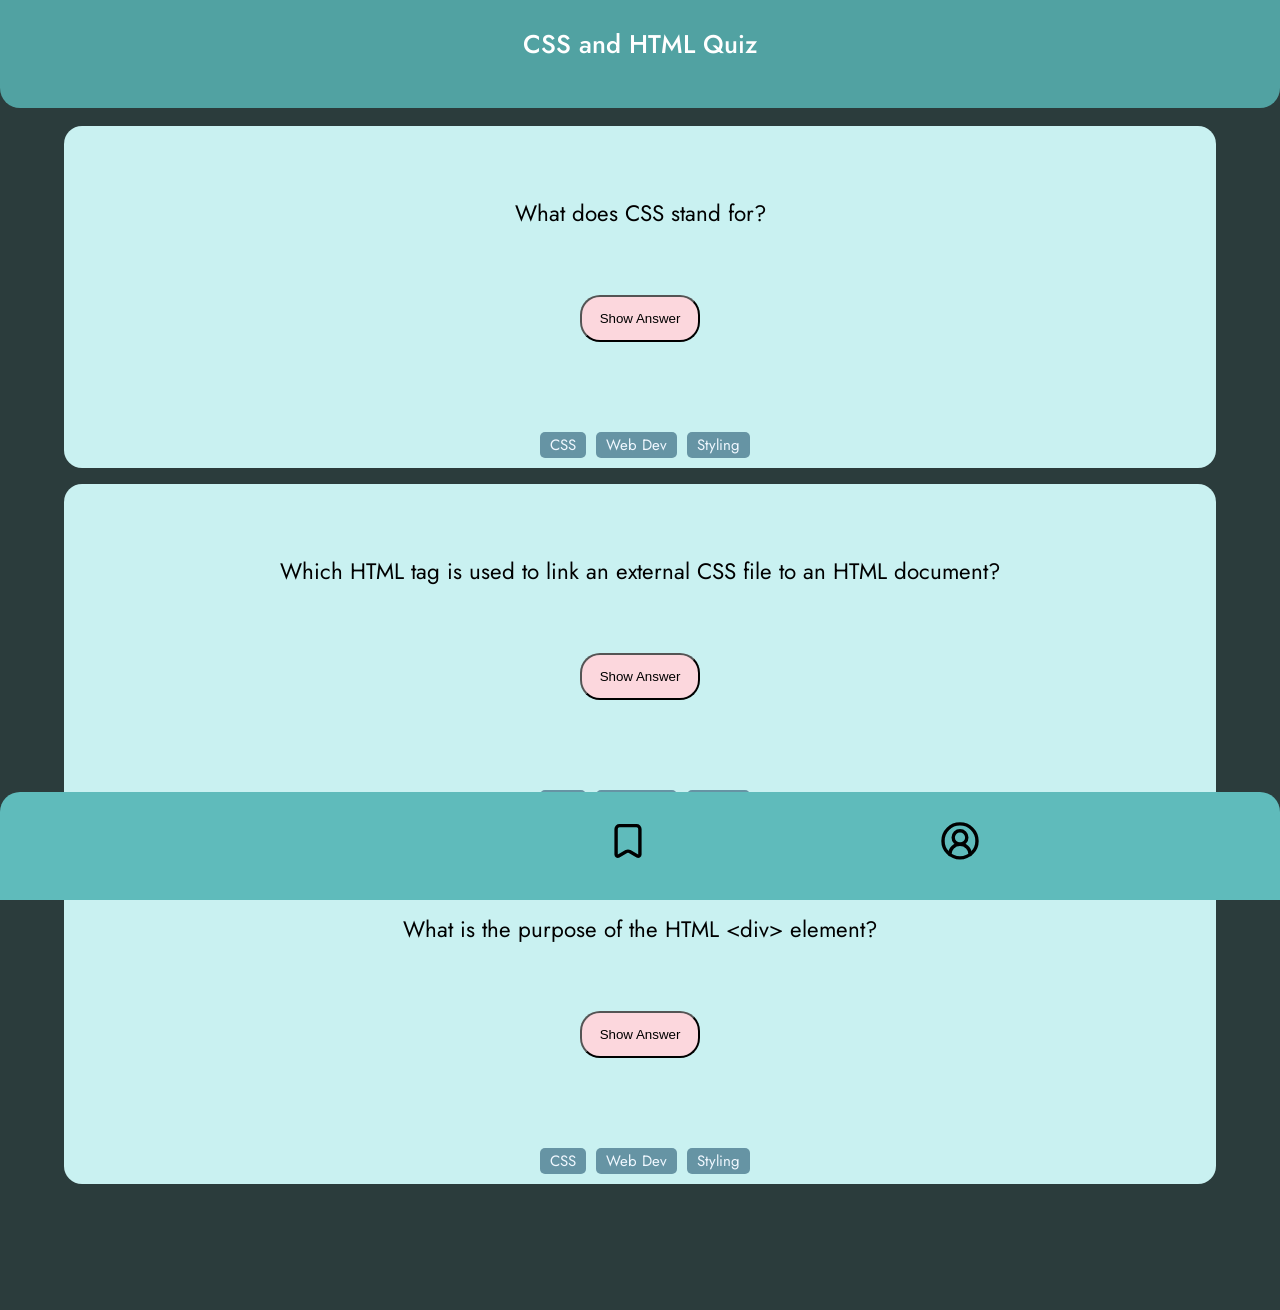
==== index.html @ 661f7e49 "profile" ====
<!doctype html>
<html lang="en">
  <head>
    <meta charset="UTF-8" />
    <meta name="viewport" content="width=device-width, initial-scale=1.0" />
    <link rel="stylesheet" href="./css/styles.css" />
    <title>Document</title>
  </head>
  <body>
    <header>
      <nav class="site-nav">
        <p class="main-title">CSS and HTML Quiz</p>
      </nav>
    </header>

    <main class="main-content">
      <div class="questionBoxContainer">
      <div class="question-box question-box_01">
        <svg
          class="icon_bookmark"
          xmlns="http://www.w3.org/2000/svg"
          width="24"
          height="24"
          viewBox="0 0 24 24"
        >
          <path
            fill="rgb(201, 241, 241)"
            stroke="#000"
            stroke-linecap="round"
            stroke-linejoin="round"
            stroke-width="2"
            d="M17 3H7a2 2 0 0 0-2 2v15.138a.5.5 0 0 0 .748.434l5.26-3.005a2 2 0 0 1 1.984 0l5.26 3.006a.5.5 0 0 0 .748-.435V5a2 2 0 0 0-2-2"
          />
        </svg>
        <p class="question">What does CSS stand for?</p>

        <p class="answer">Cascading Style Sheets</p>
        <button class="btn_show_answer">
          <p class="show_answer">Show Answer</p>
        </button>
        <ul class="answer_list">
          <li>CSS</li>
          <li>Web Dev</li>
          <li>Styling</li>
        </ul>
      </div>
      </div>

      <div class="questionBoxContainer">
      <div class="question-box question-box_02">
        <svg
          class="icon_bookmark"
          xmlns="http://www.w3.org/2000/svg"
          width="24"
          height="24"
          viewBox="0 0 24 24"
        >
          <path
            fill="rgb(201, 241, 241)"
            stroke="#000"
            stroke-linecap="round"
            stroke-linejoin="round"
            stroke-width="2"
            d="M17 3H7a2 2 0 0 0-2 2v15.138a.5.5 0 0 0 .748.434l5.26-3.005a2 2 0 0 1 1.984 0l5.26 3.006a.5.5 0 0 0 .748-.435V5a2 2 0 0 0-2-2"
          />
        </svg>
        <p class="question">
          Which HTML tag is used to link an external CSS file to an HTML
          document?
        </p>

        <p class="answer">&lt;link&gt;</p>
        <button class="btn_show_answer">
          <p class="show_answer">Show Answer</p>
        </button>
        <ul class="answer_list">
         <li>CSS</li>
          <li>Web Dev</li>
          <li>Styling</li>
        </ul>
      </div>
      </div>

      <div class="question-box question-box_03">
        <svg
          class="icon_bookmark"
          xmlns="http://www.w3.org/2000/svg"
          width="24"
          height="24"
          viewBox="0 0 24 24"
        >
          <path
            fill="rgb(201, 241, 241)"
            stroke="#000"
            stroke-linecap="round"
            stroke-linejoin="round"
            stroke-width="2"
            d="M17 3H7a2 2 0 0 0-2 2v15.138a.5.5 0 0 0 .748.434l5.26-3.005a2 2 0 0 1 1.984 0l5.26 3.006a.5.5 0 0 0 .748-.435V5a2 2 0 0 0-2-2"
          />
        </svg>
        <p class="question">
          What is the purpose of the HTML &lt;div&gt; element?
        </p>

        <p class="answer"><link /></p>
        <button class="btn_show_answer">
          <p class="show_answer">Show Answer</p>
        </button>
        <ul class="answer_list">
          <li>CSS</li>
          <li>Web Dev</li>
          <li>Styling</li>
        </ul>
      </div>
    </main>

    <footer>
      <ul class="nav_bar">
        <li>
          <img
            src="/Users/yonz/Desktop/Neuefische/web-bootcamp/recap01/assets/house.svg"
            alt=""
          />
        </li>
        <li>
          <a
          href="/Users/yonz/Desktop/Neuefische/web-bootcamp/recap01/bookmarks.html"
        >
          <img src="assets/bookmark.svg" alt="" />
        </li>
        <li><img src="assets/circle-user-round.svg" alt="" /></li>
      </ul>
    </footer>
  </body>
</html>
---- css/styles.css ----
@import url("https://fonts.googleapis.com/css2?family=Jost:ital,wght@0,100..900;1,100..900&display=swap");

body {
  margin: 0;
  font-family: "Jost", sans-serif;
  background-color: rgb(43, 60, 60);
}

:root {
  --box-color: rgb(201, 241, 241);
}

.site-nav {
  background-color: rgb(81, 162, 162);
  position: fixed;
  width: 100vw;
  height: 12vh;
  border-radius: 0 0 20px 20px;
  z-index: 999;
}

.main-title {
  display: flex;
  justify-content: center;
  align-items: center;
  font-size: 1.6rem;
  color: white;
  font-weight: 500;
}
.main-content {
  display: flex;
  justify-content: center;
  align-items: center;
  flex-wrap: wrap;
  /* margin: 0; */
  /* padding: 0; */

  padding-bottom: 14vh;
}

.questionBoxContainer {
  /* display: flex;

  justify-content: center; */
  width: 100%;
  display: grid;
  place-items: center;
}

.question {
  margin-top: 2em;
  text-align: center;
  /* background-color: orange; */
}

.question-box {
  margin-top: 1rem;
  width: 90vw;
  height: 38vh;
  background-color: var(--box-color);
  border-radius: 18px;
  /* display: flex; */

  /* flex-direction: column;
  justify-content: center; 
  align-items: center; 
  gap: 20px; */
  display: grid;
  place-items: center;
}

.question-box_01 {
  margin-top: 14vh;
}

.question-box_01 > p {
}

.question-box_03 > p {
}

.icon_bookmark {
  top: -6.5px; /* Stick to the very top */
  right: 16px;
  scale: 1.3;
  position: absolute;
}

.question {
  font-size: 1.4rem;
  display: flex;
  justify-content: center;
  align-items: center;
  padding-left: 10px;
  padding-right: 10px;
}

.answer {
  font-size: 1.2rem;
  display: flex;
  justify-content: center;
  display: none;
}

.btn_show_answer {
  background-color: rgb(252, 215, 221);
  margin: 10px auto; /* 20px top/bottom, 'auto' centers it left/right */
  width: 120px; /* Needs a width for auto-margin to work */
  border-radius: 20px;
  /* margin-top: auto; */
  margin-top: -10px;
}

ul {
  list-style-type: none;
  margin-left: 15px;
  padding: 0;
}

.answer_list {
  padding: 0; /* This removes that purple ghost space */
  margin: 0;
  display: flex;
  justify-content: flex-start;
  margin-top: auto; /* Pushes the list to the very bottom of the card*/
}

.answer_list li {
  width: auto;
  height: auto;
  background-color: rgb(102, 148, 164);
  font-size: 15px;
  padding: 2px 10px 2px 10px;
  border-radius: 5px;
  color: aliceblue;
  margin: 0 0 10px 10px;
}

footer {
  position: fixed;
  bottom: 0;
  width: 100vw;
  height: 12vh;
  background-color: rgb(95, 187, 187);
  border-radius: 20px 20px 0 0;
}

.nav_bar {
  padding: 0; /* This removes that purple ghost space */
  margin: 0;
  display: flex;
  align-items: center;
  justify-content: space-evenly;
  height: 100%;
}

.nav_bar li {
  scale: 1.7;
}
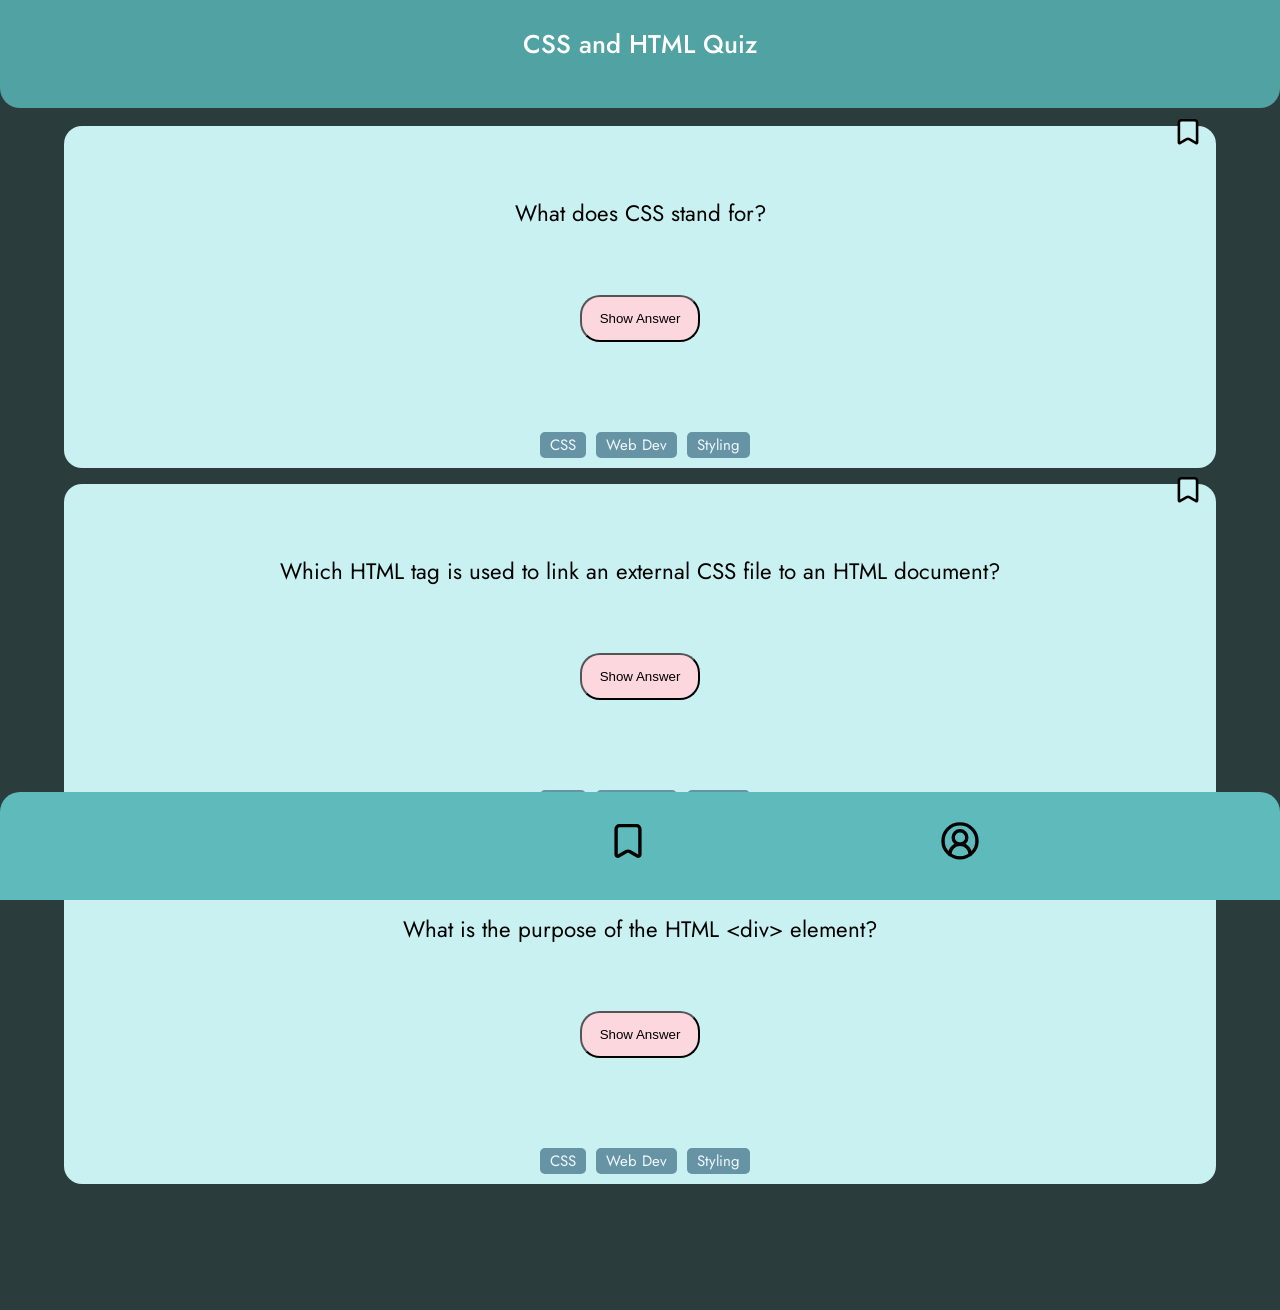
==== commit 454fc447: "new css pages" ====
--- a/index.html
+++ b/index.html
@@ -4,6 +4,7 @@
     <meta charset="UTF-8" />
     <meta name="viewport" content="width=device-width, initial-scale=1.0" />
     <link rel="stylesheet" href="./css/styles.css" />
+    <!-- <link rel="stylesheet" href="./css/home.css" /> -->
     <title>Document</title>
   </head>
   <body>
--- a/css/styles.css
+++ b/css/styles.css
@@ -1,5 +1,5 @@
 @import url("https://fonts.googleapis.com/css2?family=Jost:ital,wght@0,100..900;1,100..900&display=swap");
-
+@import url("home.css");
 body {
   margin: 0;
   font-family: "Jost", sans-serif;
@@ -27,114 +27,6 @@
   color: white;
   font-weight: 500;
 }
-.main-content {
-  display: flex;
-  justify-content: center;
-  align-items: center;
-  flex-wrap: wrap;
-  /* margin: 0; */
-  /* padding: 0; */
-
-  padding-bottom: 14vh;
-}
-
-.questionBoxContainer {
-  /* display: flex;
-
-  justify-content: center; */
-  width: 100%;
-  display: grid;
-  place-items: center;
-}
-
-.question {
-  margin-top: 2em;
-  text-align: center;
-  /* background-color: orange; */
-}
-
-.question-box {
-  margin-top: 1rem;
-  width: 90vw;
-  height: 38vh;
-  background-color: var(--box-color);
-  border-radius: 18px;
-  /* display: flex; */
-
-  /* flex-direction: column;
-  justify-content: center; 
-  align-items: center; 
-  gap: 20px; */
-  display: grid;
-  place-items: center;
-}
-
-.question-box_01 {
-  margin-top: 14vh;
-}
-
-.question-box_01 > p {
-}
-
-.question-box_03 > p {
-}
-
-.icon_bookmark {
-  top: -6.5px; /* Stick to the very top */
-  right: 16px;
-  scale: 1.3;
-  position: absolute;
-}
-
-.question {
-  font-size: 1.4rem;
-  display: flex;
-  justify-content: center;
-  align-items: center;
-  padding-left: 10px;
-  padding-right: 10px;
-}
-
-.answer {
-  font-size: 1.2rem;
-  display: flex;
-  justify-content: center;
-  display: none;
-}
-
-.btn_show_answer {
-  background-color: rgb(252, 215, 221);
-  margin: 10px auto; /* 20px top/bottom, 'auto' centers it left/right */
-  width: 120px; /* Needs a width for auto-margin to work */
-  border-radius: 20px;
-  /* margin-top: auto; */
-  margin-top: -10px;
-}
-
-ul {
-  list-style-type: none;
-  margin-left: 15px;
-  padding: 0;
-}
-
-.answer_list {
-  padding: 0; /* This removes that purple ghost space */
-  margin: 0;
-  display: flex;
-  justify-content: flex-start;
-  margin-top: auto; /* Pushes the list to the very bottom of the card*/
-}
-
-.answer_list li {
-  width: auto;
-  height: auto;
-  background-color: rgb(102, 148, 164);
-  font-size: 15px;
-  padding: 2px 10px 2px 10px;
-  border-radius: 5px;
-  color: aliceblue;
-  margin: 0 0 10px 10px;
-}
 
 footer {
   position: fixed;
--- a/css/home.css
+++ b/css/home.css
@@ -0,0 +1,111 @@
+@import url("https://fonts.googleapis.com/css2?family=Jost:ital,wght@0,100..900;1,100..900&display=swap");
+
+.main-content {
+  display: flex;
+  justify-content: center;
+  align-items: center;
+  flex-wrap: wrap;
+  /* margin: 0; */
+  /* padding: 0; */
+
+  padding-bottom: 14vh;
+}
+
+.questionBoxContainer {
+  /* display: flex;
+
+  justify-content: center; */
+  width: 100%;
+  display: grid;
+  place-items: center;
+}
+
+.question {
+  margin-top: 2em;
+  text-align: center;
+  /* background-color: orange; */
+}
+
+.question-box {
+  margin-top: 1rem;
+  width: 90vw;
+  height: 38vh;
+  background-color: var(--box-color);
+  border-radius: 18px;
+  /* display: flex; */
+
+  /* flex-direction: column;
+  justify-content: center; 
+  align-items: center; 
+  gap: 20px; */
+  display: grid;
+  place-items: center;
+  position: relative;
+}
+
+.question-box_01 {
+  margin-top: 14vh;
+}
+
+.question-box_01 > p {
+}
+
+.question-box_03 > p {
+}
+
+.icon_bookmark {
+  top: -6.5px;
+  right: 16px;
+  scale: 1.3;
+  position: absolute;
+}
+
+.question {
+  font-size: 1.4rem;
+  display: flex;
+  justify-content: center;
+  align-items: center;
+  padding-left: 10px;
+  padding-right: 10px;
+}
+
+.answer {
+  font-size: 1.2rem;
+  display: flex;
+  justify-content: center;
+  display: none;
+}
+
+.btn_show_answer {
+  background-color: rgb(252, 215, 221);
+  margin: 10px auto; /* 20px top/bottom, 'auto' centers it left/right */
+  width: 120px; /* Needs a width for auto-margin to work */
+  border-radius: 20px;
+  /* margin-top: auto; */
+  margin-top: -10px;
+}
+
+ul {
+  list-style-type: none;
+  margin-left: 15px;
+  padding: 0;
+}
+
+.answer_list {
+  padding: 0; /* This removes that purple ghost space */
+  margin: 0;
+  display: flex;
+  justify-content: flex-start;
+  margin-top: auto; /* Pushes the list to the very bottom of the card*/
+}
+
+.answer_list li {
+  width: auto;
+  height: auto;
+  background-color: rgb(102, 148, 164);
+  font-size: 15px;
+  padding: 2px 10px 2px 10px;
+  border-radius: 5px;
+  color: aliceblue;
+  margin: 0 0 10px 10px;
+}
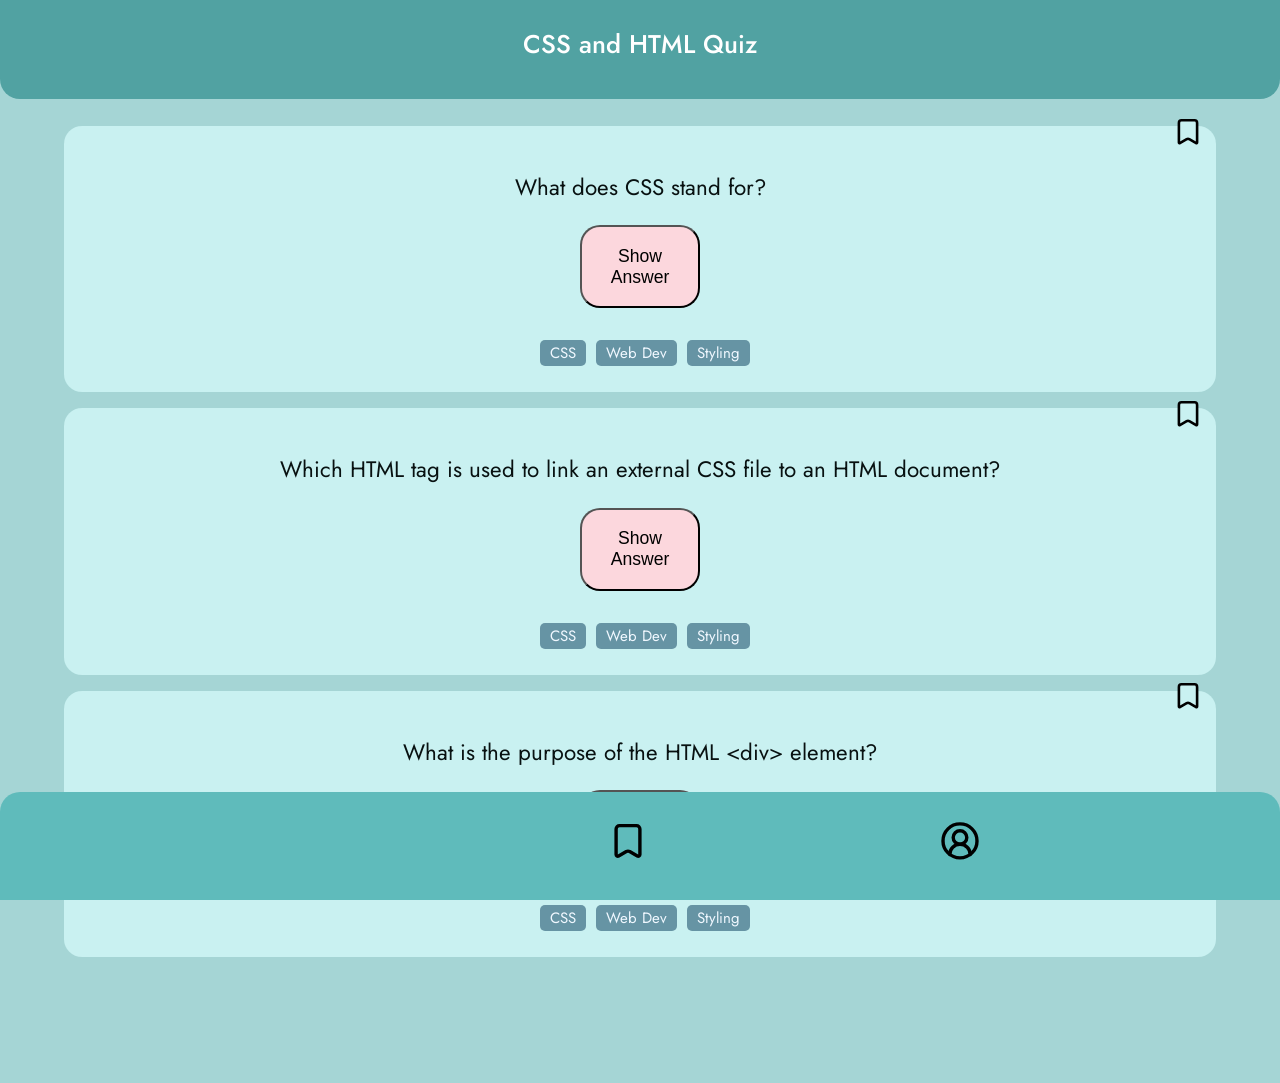
==== commit 77d629e6: "dark mode" ====
--- a/index.html
+++ b/index.html
@@ -4,87 +4,93 @@
     <meta charset="UTF-8" />
     <meta name="viewport" content="width=device-width, initial-scale=1.0" />
     <link rel="stylesheet" href="./css/styles.css" />
-    <!-- <link rel="stylesheet" href="./css/home.css" /> -->
+
+    <script src="js/index.js" defer></script>
+    <script src="js/showanswer.js" defer></script>
+    <script src="js/darkmode.js" defer></script>
+
     <title>Document</title>
   </head>
   <body>
     <header>
       <nav class="site-nav">
-        <p class="main-title">CSS and HTML Quiz</p>
+        <p class="main-title" aria-labelledby="title">CSS and HTML Quiz</p>
       </nav>
     </header>
 
     <main class="main-content">
       <div class="questionBoxContainer">
-      <div class="question-box question-box_01">
-        <svg
-          class="icon_bookmark"
-          xmlns="http://www.w3.org/2000/svg"
-          width="24"
-          height="24"
-          viewBox="0 0 24 24"
-        >
-          <path
-            fill="rgb(201, 241, 241)"
-            stroke="#000"
-            stroke-linecap="round"
-            stroke-linejoin="round"
-            stroke-width="2"
-            d="M17 3H7a2 2 0 0 0-2 2v15.138a.5.5 0 0 0 .748.434l5.26-3.005a2 2 0 0 1 1.984 0l5.26 3.006a.5.5 0 0 0 .748-.435V5a2 2 0 0 0-2-2"
-          />
-        </svg>
-        <p class="question">What does CSS stand for?</p>
+        <div class="questionBox questionBox01" data-id="1">
+          <svg
+            data-js="bookmarkIcon"
+            class="iconBookmark"
+            xmlns="http://www.w3.org/2000/svg"
+            width="24"
+            height="24"
+            viewBox="0 0 24 24"
+          >
+            <path
+              stroke="#000"
+              stroke-linecap="round"
+              stroke-linejoin="round"
+              stroke-width="2"
+              d="M17 3H7a2 2 0 0 0-2 2v15.138a.5.5 0 0 0 .748.434l5.26-3.005a2 2 0 0 1 1.984 0l5.26 3.006a.5.5 0 0 0 .748-.435V5a2 2 0 0 0-2-2"
+            />
+          </svg>
+          <p class="question">What does CSS stand for?</p>
 
-        <p class="answer">Cascading Style Sheets</p>
-        <button class="btn_show_answer">
-          <p class="show_answer">Show Answer</p>
-        </button>
-        <ul class="answer_list">
-          <li>CSS</li>
-          <li>Web Dev</li>
-          <li>Styling</li>
-        </ul>
-      </div>
+          <p class="answer" data-js="answerText">Cascading Style Sheets</p>
+          <button type="button" class="btnShowAnswer" data-js="btnShowAnswer">
+            <p class="showAnswer">Show Answer</p>
+          </button>
+          <ul class="tagList">
+            <li>CSS</li>
+            <li>Web Dev</li>
+            <li>Styling</li>
+          </ul>
+        </div>
       </div>
 
       <div class="questionBoxContainer">
-      <div class="question-box question-box_02">
-        <svg
-          class="icon_bookmark"
-          xmlns="http://www.w3.org/2000/svg"
-          width="24"
-          height="24"
-          viewBox="0 0 24 24"
-        >
-          <path
-            fill="rgb(201, 241, 241)"
-            stroke="#000"
-            stroke-linecap="round"
-            stroke-linejoin="round"
-            stroke-width="2"
-            d="M17 3H7a2 2 0 0 0-2 2v15.138a.5.5 0 0 0 .748.434l5.26-3.005a2 2 0 0 1 1.984 0l5.26 3.006a.5.5 0 0 0 .748-.435V5a2 2 0 0 0-2-2"
-          />
-        </svg>
-        <p class="question">
-          Which HTML tag is used to link an external CSS file to an HTML
-          document?
-        </p>
+        <div class="questionBox questionBox02" data-id="2">
+          <svg
+            data-js="bookmarkIcon"
+            class="iconBookmark"
+            xmlns="http://www.w3.org/2000/svg"
+            width="24"
+            height="24"
+            viewBox="0 0 24 24"
+          >
+            <path
+              fill="rgb(201, 241, 241)"
+              stroke="#000"
+              stroke-linecap="round"
+              stroke-linejoin="round"
+              stroke-width="2"
+              d="M17 3H7a2 2 0 0 0-2 2v15.138a.5.5 0 0 0 .748.434l5.26-3.005a2 2 0 0 1 1.984 0l5.26 3.006a.5.5 0 0 0 .748-.435V5a2 2 0 0 0-2-2"
+            />
+          </svg>
+          <p class="question">
+            Which HTML tag is used to link an external CSS file to an HTML
+            document?
+          </p>
 
-        <p class="answer">&lt;link&gt;</p>
-        <button class="btn_show_answer">
-          <p class="show_answer">Show Answer</p>
-        </button>
-        <ul class="answer_list">
-         <li>CSS</li>
-          <li>Web Dev</li>
-          <li>Styling</li>
-        </ul>
-      </div>
+          <p class="answer">&lt;link&gt;</p>
+          <button type="button" class="btnShowAnswer">
+            <p class="showAnswer">Show Answer</p>
+          </button>
+          <ul class="tagList">
+            <li>CSS</li>
+            <li>Web Dev</li>
+            <li>Styling</li>
+          </ul>
+        </div>
       </div>
 
-      <div class="question-box question-box_03">
+      <div class="questionBox questionBox03" data-id="3">
         <svg
-          class="icon_bookmark"
+          data-js="bookmarkIcon"
+          class="iconBookmark"
           xmlns="http://www.w3.org/2000/svg"
           width="24"
           height="24"
@@ -103,11 +109,13 @@
           What is the purpose of the HTML &lt;div&gt; element?
         </p>
 
-        <p class="answer"><link /></p>
-        <button class="btn_show_answer">
-          <p class="show_answer">Show Answer</p>
+        <p class="answer">
+          It is a container element used to group and style content together.
+        </p>
+        <button type="button" class="btnShowAnswer">
+          <p class="showAnswer">Show Answer</p>
         </button>
-        <ul class="answer_list">
+        <ul class="tagList">
           <li>CSS</li>
           <li>Web Dev</li>
           <li>Styling</li>
@@ -116,20 +124,26 @@
     </main>
 
     <footer>
-      <ul class="nav_bar">
+      <ul class="navBar">
+        <li class="navBarHome">
+          <a href="index.html" aria-label="Go to Home Page">
+            <img
+              src="/Users/yonz/Desktop/Neuefische/web-bootcamp/recap01/assets/house.svg"
+              alt=""
+          /></a>
+        </li>
+
         <li>
-          <img
-            src="/Users/yonz/Desktop/Neuefische/web-bootcamp/recap01/assets/house.svg"
-            alt=""
-          />
+          <a href="bookmarks.html" aria-label="Go to Bookmark Page">
+            <img src="assets/bookmark.svg" alt=""
+          /></a>
         </li>
+
         <li>
-          <a
-          href="/Users/yonz/Desktop/Neuefische/web-bootcamp/recap01/bookmarks.html"
-        >
-          <img src="assets/bookmark.svg" alt="" />
+          <a href="profile.html" aria-label="Go to Profile Page">
+            <img src="assets/circle-user-round.svg" alt=""
+          /></a>
         </li>
-        <li><img src="assets/circle-user-round.svg" alt="" /></li>
       </ul>
     </footer>
   </body>
--- a/css/styles.css
+++ b/css/styles.css
@@ -1,20 +1,40 @@
 @import url("https://fonts.googleapis.com/css2?family=Jost:ital,wght@0,100..900;1,100..900&display=swap");
+
+@import url("bookmark.css");
 @import url("home.css");
+@import url("profile.css");
+
 body {
   margin: 0;
   font-family: "Jost", sans-serif;
-  background-color: rgb(43, 60, 60);
+  background-color: var(--bg-color);
+  color: var(--font-color);
 }
 
 :root {
   --box-color: rgb(201, 241, 241);
+  --font-color: rgb(8, 17, 17);
+  --bg-color: rgb(165 213 213);
+}
+/* 
+body.darkMode {
+  filter: invert(100);
+  --bg-color: rgb(21, 65, 65);
+  --box-color: rgba(201, 241, 241, 0.177);
+  --font-color: rgb(236, 255, 255);
+} */
+
+.darkMode {
+  --bg-color: rgb(21, 55, 65);
+  --box-color: rgb(45, 82, 86);
+  --font-color: rgb(236, 255, 255);
 }
 
 .site-nav {
   background-color: rgb(81, 162, 162);
   position: fixed;
   width: 100vw;
-  height: 12vh;
+  height: 11vh;
   border-radius: 0 0 20px 20px;
   z-index: 999;
 }
@@ -28,6 +48,26 @@
   font-weight: 500;
 }
 
+h2 {
+  font-size: 1.6rem;
+  font-weight: 500;
+}
+
+h3 {
+  font-size: 1.4rem;
+  font-weight: 500;
+}
+
+span {
+  font-size: 1.2rem;
+  font-weight: 400;
+}
+
+p {
+  font-size: 1.1rem;
+  font-weight: 400;
+}
+
 footer {
   position: fixed;
   bottom: 0;
@@ -37,7 +77,7 @@
   border-radius: 20px 20px 0 0;
 }
 
-.nav_bar {
+.navBar {
   padding: 0; /* This removes that purple ghost space */
   margin: 0;
   display: flex;
@@ -46,6 +86,6 @@
   height: 100%;
 }
 
-.nav_bar li {
+.navBar li {
   scale: 1.7;
 }
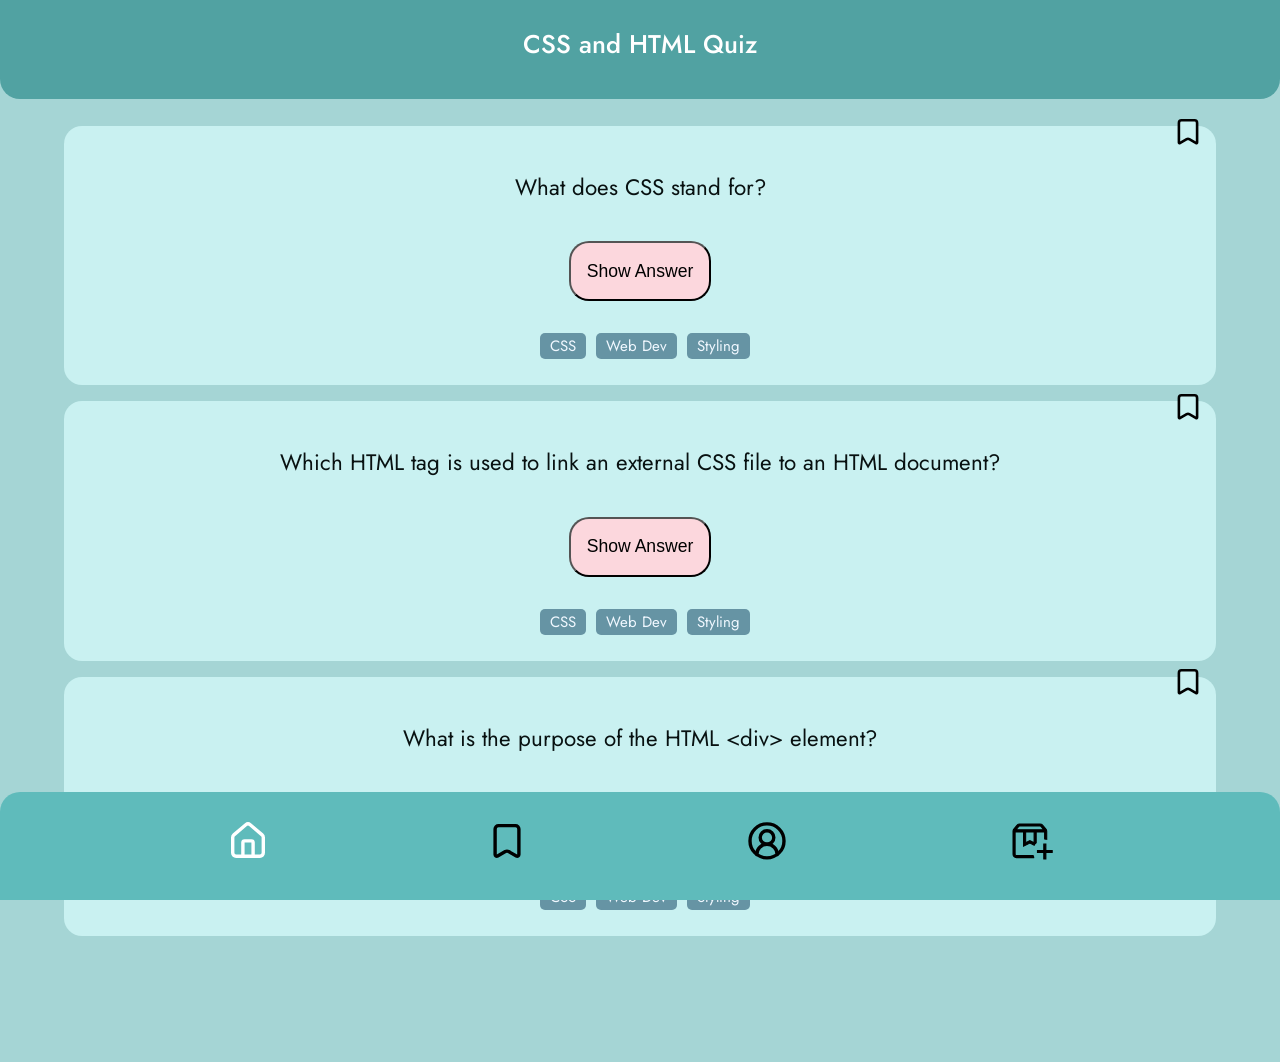
==== commit 28965a3b: "add page added" ====
--- a/index.html
+++ b/index.html
@@ -11,7 +11,7 @@
 
     <title>Document</title>
   </head>
-  <body>
+  <body class="pageHome">
     <header>
       <nav class="site-nav">
         <p class="main-title" aria-labelledby="title">CSS and HTML Quiz</p>
@@ -123,13 +123,11 @@
       </div>
     </main>
 
-    <footer>
+    <footer class="navBarContainer">
       <ul class="navBar">
         <li class="navBarHome">
           <a href="index.html" aria-label="Go to Home Page">
-            <img
-              src="/Users/yonz/Desktop/Neuefische/web-bootcamp/recap01/assets/house.svg"
-              alt=""
+            <img src="assets/house.svg" alt=""
           /></a>
         </li>
 
@@ -144,6 +142,24 @@
             <img src="assets/circle-user-round.svg" alt=""
           /></a>
         </li>
+
+        <li>
+          <a href="add.html" aria-label="Go to Add Page">
+            <svg
+              xmlns="http://www.w3.org/2000/svg"
+              width="1.86em"
+              height="1.86em"
+              viewBox="0 0 24 24"
+            >
+              <path
+                fill="#000"
+                d="M15 7.808h4zm-10 0h9.046h-.834h.311zm.38-1H18.6l-1.33-1.596q-.097-.096-.222-.154T16.788 5H7.192q-.134 0-.26.058t-.22.154zM10 12.962l2-1l2 1V7.808h-4zM14.03 20H5.617q-.667 0-1.141-.475T4 18.386v-10.9q0-.282.093-.545t.28-.48l1.558-1.87q.217-.286.543-.438T7.176 4h9.61q.376 0 .709.153q.333.152.555.438L19.627 6.5q.187.225.28.492q.093.266.093.552v3.766q-.206-.06-.437-.083q-.23-.023-.447-.023H19V7.808h-4v5.152q-.279.192-.554.516t-.4.634L12 13.096l-3 1.5V7.808H5v10.577q0 .269.173.442t.443.173h7.907q.09.28.224.524q.134.243.284.476m4.565.596v-3h-3v-1h3v-3h1v3h3v1h-3v3z"
+                stroke-width="0.5"
+                stroke="#000"
+              />
+            </svg>
+          </a>
+        </li>
       </ul>
     </footer>
   </body>
--- a/css/styles.css
+++ b/css/styles.css
@@ -3,6 +3,22 @@
 @import url("bookmark.css");
 @import url("home.css");
 @import url("profile.css");
+@import url("add.css");
+
+@keyframes pageFadeIn {
+  from {
+    opacity: 0;
+    transform: translateY(10px);
+  }
+  to {
+    opacity: 1;
+    transform: translateY(0);
+  }
+}
+.main-content,
+.mainContainer {
+  animation: pageFadeIn 0.6s ease-out forwards;
+}
 
 body {
   margin: 0;
@@ -16,17 +32,10 @@
   --font-color: rgb(8, 17, 17);
   --bg-color: rgb(165 213 213);
 }
-/* 
-body.darkMode {
-  filter: invert(100);
-  --bg-color: rgb(21, 65, 65);
-  --box-color: rgba(201, 241, 241, 0.177);
-  --font-color: rgb(236, 255, 255);
-} */
 
 .darkMode {
   --bg-color: rgb(21, 55, 65);
-  --box-color: rgb(45, 82, 86);
+  --box-color: rgb(32 87 93);
   --font-color: rgb(236, 255, 255);
 }
 
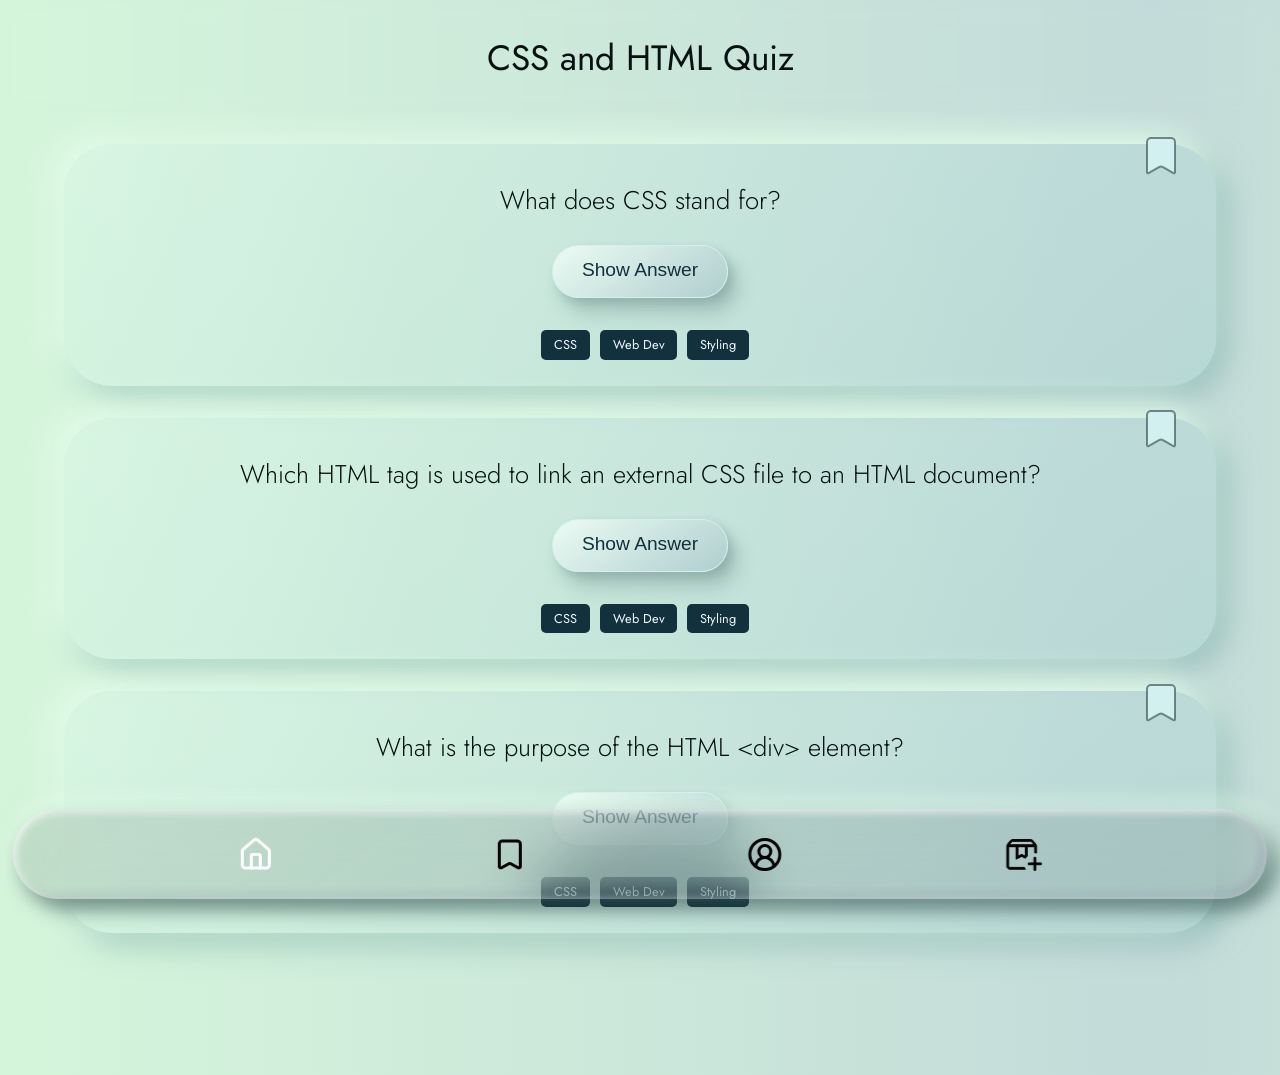
==== commit 3905e76d: "all pages done" ====
--- a/index.html
+++ b/index.html
@@ -8,13 +8,14 @@
     <script src="js/index.js" defer></script>
     <script src="js/showanswer.js" defer></script>
     <script src="js/darkmode.js" defer></script>
+    <script src="js/navbar.js" defer></script>
 
     <title>Document</title>
   </head>
   <body class="pageHome">
     <header>
       <nav class="site-nav">
-        <p class="main-title" aria-labelledby="title">CSS and HTML Quiz</p>
+        <h1 class="main-title" aria-labelledby="title">CSS and HTML Quiz</h1>
       </nav>
     </header>
 
@@ -30,7 +31,6 @@
             viewBox="0 0 24 24"
           >
             <path
-              stroke="#000"
               stroke-linecap="round"
               stroke-linejoin="round"
               stroke-width="2"
@@ -41,7 +41,7 @@
 
           <p class="answer" data-js="answerText">Cascading Style Sheets</p>
           <button type="button" class="btnShowAnswer" data-js="btnShowAnswer">
-            <p class="showAnswer">Show Answer</p>
+            <span class="showAnswer">Show Answer</span>
           </button>
           <ul class="tagList">
             <li>CSS</li>
@@ -62,8 +62,6 @@
             viewBox="0 0 24 24"
           >
             <path
-              fill="rgb(201, 241, 241)"
-              stroke="#000"
               stroke-linecap="round"
               stroke-linejoin="round"
               stroke-width="2"
@@ -77,7 +75,7 @@
 
           <p class="answer">&lt;link&gt;</p>
           <button type="button" class="btnShowAnswer">
-            <p class="showAnswer">Show Answer</p>
+            <span class="showAnswer">Show Answer</span>
           </button>
           <ul class="tagList">
             <li>CSS</li>
@@ -97,8 +95,6 @@
           viewBox="0 0 24 24"
         >
           <path
-            fill="rgb(201, 241, 241)"
-            stroke="#000"
             stroke-linecap="round"
             stroke-linejoin="round"
             stroke-width="2"
@@ -113,7 +109,7 @@
           It is a container element used to group and style content together.
         </p>
         <button type="button" class="btnShowAnswer">
-          <p class="showAnswer">Show Answer</p>
+          <span class="showAnswer">Show Answer</span>
         </button>
         <ul class="tagList">
           <li>CSS</li>
@@ -123,44 +119,6 @@
       </div>
     </main>
 
-    <footer class="navBarContainer">
-      <ul class="navBar">
-        <li class="navBarHome">
-          <a href="index.html" aria-label="Go to Home Page">
-            <img src="assets/house.svg" alt=""
-          /></a>
-        </li>
-
-        <li>
-          <a href="bookmarks.html" aria-label="Go to Bookmark Page">
-            <img src="assets/bookmark.svg" alt=""
-          /></a>
-        </li>
-
-        <li>
-          <a href="profile.html" aria-label="Go to Profile Page">
-            <img src="assets/circle-user-round.svg" alt=""
-          /></a>
-        </li>
-
-        <li>
-          <a href="add.html" aria-label="Go to Add Page">
-            <svg
-              xmlns="http://www.w3.org/2000/svg"
-              width="1.86em"
-              height="1.86em"
-              viewBox="0 0 24 24"
-            >
-              <path
-                fill="#000"
-                d="M15 7.808h4zm-10 0h9.046h-.834h.311zm.38-1H18.6l-1.33-1.596q-.097-.096-.222-.154T16.788 5H7.192q-.134 0-.26.058t-.22.154zM10 12.962l2-1l2 1V7.808h-4zM14.03 20H5.617q-.667 0-1.141-.475T4 18.386v-10.9q0-.282.093-.545t.28-.48l1.558-1.87q.217-.286.543-.438T7.176 4h9.61q.376 0 .709.153q.333.152.555.438L19.627 6.5q.187.225.28.492q.093.266.093.552v3.766q-.206-.06-.437-.083q-.23-.023-.447-.023H19V7.808h-4v5.152q-.279.192-.554.516t-.4.634L12 13.096l-3 1.5V7.808H5v10.577q0 .269.173.442t.443.173h7.907q.09.28.224.524q.134.243.284.476m4.565.596v-3h-3v-1h3v-3h1v3h3v1h-3v3z"
-                stroke-width="0.5"
-                stroke="#000"
-              />
-            </svg>
-          </a>
-        </li>
-      </ul>
-    </footer>
+    <footer class="navBarContainer frosted" data-js="footerContainer"></footer>
   </body>
 </html>
--- a/css/styles.css
+++ b/css/styles.css
@@ -23,38 +23,93 @@
 body {
   margin: 0;
   font-family: "Jost", sans-serif;
-  background-color: var(--bg-color);
+  background: var(--bg-color);
+  background-size: 180% 180%;
   color: var(--font-color);
+  animation: gradient-animation 18s ease-in-out infinite;
+}
+
+@keyframes gradient-animation {
+  0% {
+    background-position: 0% 50%;
+  }
+  50% {
+    background-position: 100% 50%;
+  }
+  100% {
+    background-position: 0% 50%;
+  }
 }
 
 :root {
-  --box-color: rgb(201, 241, 241);
+  --box-color: linear-gradient(-35deg, #8bc8c833 0%, #e9fffe33 100%);
   --font-color: rgb(8, 17, 17);
-  --bg-color: rgb(165 213 213);
+
+  --tag-color: rgb(18 49 60);
+
+  --bg-color: linear-gradient(
+    90deg,
+    rgba(213, 245, 219, 1) 1%,
+    rgba(195, 219, 217, 1) 50%,
+    rgba(222, 250, 212, 1) 100%
+  );
+  --tag-color: rgb(18 49 60);
+  --bookmark-color: #d1f0ef;
+  --font2-color: rgb(18 49 60);
+  --font3-color: rgb(255, 255, 255);
+  --box-shadow: -10px -10px 30px #e4fde9, 10px 10px 30px rgb(117 169 164 / 60%);
+  --box-shadow-footer:
+    5px -10px 20px #e4fde980, 10px 10px 20px rgb(25 61 58 / 60%),
+    inset -6px -4px 10px rgb(82 82 115 / 20%), inset 2px 2px 10px #ffffffdf;
 }
 
 .darkMode {
-  --bg-color: rgb(21, 55, 65);
-  --box-color: rgb(32 87 93);
+  --bg-color: radial-gradient(
+    circle,
+    rgba(53, 71, 66, 1) 0%,
+    rgba(64, 86, 92, 1) 49%,
+    rgba(21, 35, 38, 1) 100%
+  );
+  /* --box-color: rgb(32 87 93); */
+  --box-color: radial-gradient(
+    circle,
+    rgb(89 133 127 / 18%) 0%,
+    #374c4f0b 49%,
+    rgb(46 86 93 / 33%) 100%
+  );
+
+  --box-shadow:
+    -10px -10px 20px #517a773d, 10px 15px 20px rgba(14, 27, 26, 0.1);
+  --bookmark-color: #374c4f;
+  stroke: #5f978ccc;
   --font-color: rgb(236, 255, 255);
+  --font2-color: rgb(207, 243, 243);
+  --box-shadow-footer:
+    -10px -10px 20px #517a773d, 10px 15px 20px rgba(14, 27, 26, 0.1),
+    inset -6px -4px 10px rgb(33 53 58 / 65%), inset 2px 1px 10px #587b86e0;
 }
 
 .site-nav {
-  background-color: rgb(81, 162, 162);
+  /* padding: 0.7rem 0 0.7rem 0; */
   position: fixed;
   width: 100vw;
-  height: 11vh;
+  height: auto;
   border-radius: 0 0 20px 20px;
   z-index: 999;
+
+  /* background-color: rgba(117, 219, 219, 0.75); */
+  border-radius: 0 0 50px 50px;
+  backdrop-filter: blur(10px); /* The blur effect */
 }
 
 .main-title {
+  margin-top: 2rem;
   display: flex;
   justify-content: center;
   align-items: center;
-  font-size: 1.6rem;
-  color: white;
-  font-weight: 500;
+  font-size: 2.2rem;
+  color: var(--font-color);
+  font-weight: 400;
 }
 
 h2 {
@@ -69,21 +124,25 @@
 
 span {
   font-size: 1.2rem;
-  font-weight: 400;
+  font-weight: 300;
 }
 
 p {
-  font-size: 1.1rem;
-  font-weight: 400;
+  font-size: 1.2rem;
+  font-weight: 300;
 }
 
 footer {
   position: fixed;
-  bottom: 0;
-  width: 100vw;
-  height: 12vh;
-  background-color: rgb(95, 187, 187);
-  border-radius: 20px 20px 0 0;
+  bottom: 1px;
+  width: 98vw;
+  height: 10vh;
+  /* background-color: rgba(95, 187, 187, 0.75); */
+  border-radius: 50px;
+  backdrop-filter: blur(10px); /* The blur effect */
+
+  left: 50%;
+  transform: translateX(-50%);
 }
 
 .navBar {
@@ -92,9 +151,40 @@
   display: flex;
   align-items: center;
   justify-content: space-evenly;
-  height: 100%;
+  height: 110%;
 }
 
 .navBar li {
-  scale: 1.7;
+  scale: 1.5;
 }
+.navBar li:hover {
+  opacity: 0.6;
+  transition: all 200ms ease-in-out;
+}
+
+.pageBookmarks .navBarBookmarks,
+.pageProfile .navBarProfile,
+.pageHome .navBarHome,
+.pageAdd .navBarAdd {
+  filter: invert(1);
+}
+
+.frosted {
+  /* background: rgba(215, 240, 215, 0.37); */
+  background: linear-gradient(-35deg, #141b211a 0%, #21302f1f 100%);
+  backdrop-filter: blur(30px);
+  -webkit-backdrop-filter: blur(12.2px);
+  /* border: 0.2px solid rgba(255, 255, 255, 0.319); */
+
+  box-shadow: var(--box-shadow-footer);
+  /* -10px -10px 30px #ffffff,
+    10px 10px 30px rgba(174, 174, 192, 0.4),
+    inset -10px -10px 10px rgba(174, 174, 192, 0.25),
+    inset 10px 10px 10px #ffffff; */
+
+  /* box-shadow:
+    -10px -10px 30px #293e3f7d,
+    10px 10px 30px rgb(43 68 73 / 45%),
+    inset -5px -5px 10px rgb(45 68 75 / 53%),
+    inset 5px 5px 10px #83b9bc63 !important; */
+}
